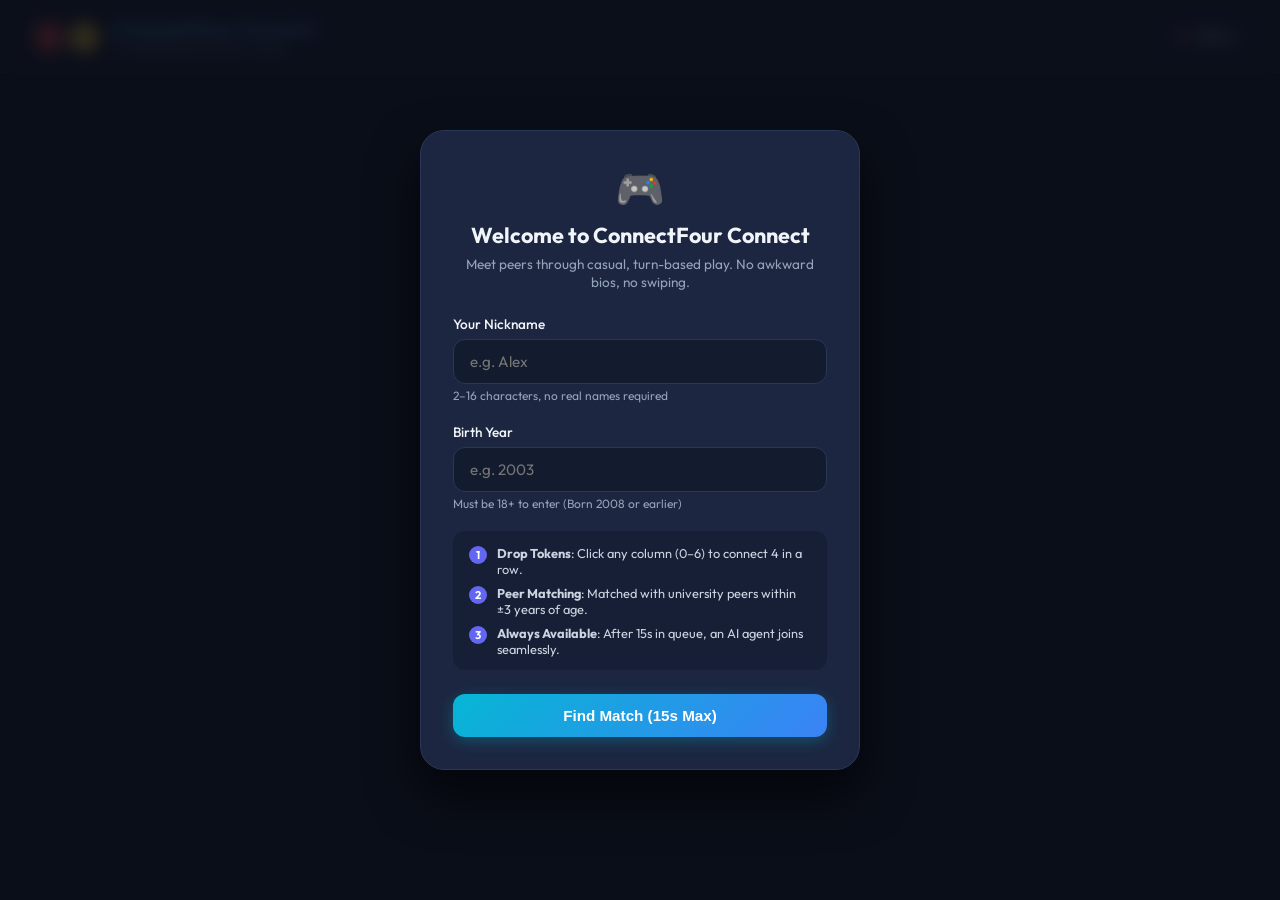
==== client/index.html @ ac4cc355 "initialize" ====
<!DOCTYPE html>
<html lang="en">
<head>
  <meta charset="UTF-8">
  <meta name="viewport" content="width=device-width, initial-scale=1.0">
  <title>ConnectFour Connect — Activity-Mediated Social Mini-Game</title>
  <meta name="description" content="ConnectFour Connect: A low-pressure social mini-game connecting university peers through turn-based Connect Four and safe canned reactions.">
  <link rel="preconnect" href="https://fonts.googleapis.com">
  <link rel="preconnect" href="https://fonts.gstatic.com" crossorigin>
  <link href="https://fonts.googleapis.com/css2?family=Outfit:wght@400;500;600;700&family=Inter:wght@400;500;600&display=swap" rel="stylesheet">
  <link rel="stylesheet" href="css/style.css">
</head>
<body>
  <!-- Header / Navigation -->
  <header class="app-header">
    <div class="brand">
      <div class="brand-logo">🔴🟡</div>
      <div class="brand-text">
        <h1 class="brand-title">ConnectFour Connect</h1>
        <span class="brand-subtitle">AI-Supported Social Mini-Game</span>
      </div>
    </div>
    <div class="header-status">
      <div id="connectionStatus" class="status-pill status-disconnected">
        <span class="status-dot"></span>
        <span class="status-label">Offline</span>
      </div>
    </div>
  </header>

  <!-- Main Game Container -->
  <main class="main-container">

    <!-- Active Match Dashboard -->
    <section id="matchSection" class="match-section hidden">
      <!-- Players Bar -->
      <div class="players-bar">
        <!-- Player 1 (You) -->
        <div id="player1Card" class="player-card active-turn">
          <div class="avatar avatar-p1">🔴</div>
          <div class="player-info">
            <span id="player1Name" class="player-name">You</span>
            <span id="player1Role" class="player-meta">Player 1</span>
          </div>
          <div id="p1SpeechBubble" class="speech-bubble hidden"></div>
        </div>

        <!-- Center Match Info & Turn Timer -->
        <div class="match-info">
          <div id="turnIndicator" class="turn-indicator">Your Turn</div>
          <div class="timer-container">
            <div id="timerBar" class="timer-bar" style="width: 100%;"></div>
          </div>
          <span id="timerText" class="timer-text">30s</span>
        </div>

        <!-- Player 2 (Opponent / Bot) -->
        <div id="player2Card" class="player-card">
          <div class="avatar avatar-p2">🟡</div>
          <div class="player-info">
            <span id="player2Name" class="player-name">Opponent</span>
            <span id="player2Role" class="player-meta">Waiting...</span>
          </div>
          <div id="p2SpeechBubble" class="speech-bubble hidden"></div>
        </div>
      </div>

      <!-- Connect Four Board -->
      <div class="board-wrapper">
        <canvas id="gameCanvas" width="640" height="550"></canvas>
      </div>

      <!-- In-Game Canned Interaction Tray -->
      <div class="interaction-tray">
        <div class="tray-section">
          <span class="tray-label">Preset Phrases:</span>
          <div class="phrases-grid">
            <button class="phrase-btn" data-id="1">Good luck!</button>
            <button class="phrase-btn" data-id="2">Nice move!</button>
            <button class="phrase-btn" data-id="3">Thinking...</button>
            <button class="phrase-btn" data-id="4">Close one!</button>
            <button class="phrase-btn" data-id="5">Well played!</button>
            <button class="phrase-btn" data-id="6">Good game!</button>
          </div>
        </div>
        <div class="tray-section">
          <span class="tray-label">Reactions:</span>
          <div class="stickers-row">
            <button class="sticker-btn" data-id="1" title="Thumbs Up">👍</button>
            <button class="sticker-btn" data-id="2" title="Applause">👏</button>
            <button class="sticker-btn" data-id="3" title="Thinking">🤔</button>
            <button class="sticker-btn" data-id="4" title="Celebration">🎉</button>
          </div>
        </div>
      </div>
    </section>

    <!-- Onboarding & Guest Registration Modal -->
    <div id="onboardingModal" class="modal-overlay">
      <div class="modal-card">
        <div class="modal-header">
          <div class="modal-icon">🎮</div>
          <h2 class="modal-title">Welcome to ConnectFour Connect</h2>
          <p class="modal-desc">Meet peers through casual, turn-based play. No awkward bios, no swiping.</p>
        </div>

        <form id="registrationForm" class="registration-form">
          <div class="form-group">
            <label for="nicknameInput">Your Nickname</label>
            <input type="text" id="nicknameInput" placeholder="e.g. Alex" minlength="2" maxlength="16" required autocomplete="off">
            <span class="form-hint">2–16 characters, no real names required</span>
          </div>

          <div class="form-group">
            <label for="birthYearInput">Birth Year</label>
            <input type="number" id="birthYearInput" placeholder="e.g. 2003" min="1920" max="2008" required>
            <span class="form-hint">Must be 18+ to enter (Born 2008 or earlier)</span>
          </div>

          <div id="formError" class="form-error hidden"></div>

          <div class="onboarding-guide">
            <div class="guide-item">
              <span class="guide-num">1</span>
              <span><strong>Drop Tokens</strong>: Click any column (0–6) to connect 4 in a row.</span>
            </div>
            <div class="guide-item">
              <span class="guide-num">2</span>
              <span><strong>Peer Matching</strong>: Matched with university peers within ±3 years of age.</span>
            </div>
            <div class="guide-item">
              <span class="guide-num">3</span>
              <span><strong>Always Available</strong>: After 15s in queue, an AI agent joins seamlessly.</span>
            </div>
          </div>

          <button type="submit" id="btnFindMatch" class="btn btn-primary btn-block">Find Match (15s Max)</button>
        </form>
      </div>
    </div>

    <!-- Matchmaking Queue Overlay -->
    <div id="queueModal" class="modal-overlay hidden">
      <div class="modal-card modal-center">
        <div class="queue-spinner"></div>
        <h3 class="queue-title">Searching for a Peer...</h3>
        <p class="queue-subtitle">Finding a student within ±3 years of your age</p>
        <div class="queue-progress-bar">
          <div id="queueProgress" class="queue-progress-fill" style="width: 0%;"></div>
        </div>
        <span id="queueTimerText" class="queue-timer-text">15s remaining before AI opponent joins</span>
        <button id="btnCancelQueue" class="btn btn-secondary mt-4">Cancel</button>
      </div>
    </div>

    <!-- Match Result Modal -->
    <div id="resultModal" class="modal-overlay hidden">
      <div class="modal-card modal-center">
        <div id="resultIcon" class="result-icon">🏆</div>
        <h2 id="resultTitle" class="result-title">Victory!</h2>
        <p id="resultSubtitle" class="result-subtitle">You connected 4 tokens!</p>
        
        <div class="result-stats">
          <div class="stat-box">
            <span class="stat-value" id="statTurns">18</span>
            <span class="stat-label">Turns</span>
          </div>
          <div class="stat-box">
            <span class="stat-value" id="statDuration">2m 14s</span>
            <span class="stat-label">Duration</span>
          </div>
        </div>

        <div class="modal-actions">
          <button id="btnRematch" class="btn btn-primary">Rematch</button>
          <button id="btnReturnLobby" class="btn btn-secondary">Back to Lobby</button>
        </div>
      </div>
    </div>

    <!-- Fallback Notification Toast -->
    <div id="fallbackToast" class="toast hidden">
      <span class="toast-icon">⚡</span>
      <span id="toastMessage" class="toast-text">AI opponent operating in local fallback mode.</span>
    </div>

  </main>

  <script src="js/game_board.js"></script>
  <script src="js/canned_chat.js"></script>
  <script src="js/socket_client.js"></script>
  <script src="js/app.js"></script>
</body>
</html>
---- client/css/style.css ----
:root {
  --bg-primary: #0b0f19;
  --bg-secondary: #131b2e;
  --bg-card: #1c2640;
  --border-color: #2a3759;
  --text-main: #f1f5f9;
  --text-muted: #94a3b8;
  --accent-cyan: #06b6d4;
  --accent-indigo: #6366f1;
  --p1-red: #ef4444;
  --p1-red-glow: rgba(239, 68, 68, 0.4);
  --p2-yellow: #f59e0b;
  --p2-yellow-glow: rgba(245, 158, 11, 0.4);
  --board-blue: #1e3a8a;
  --board-slot-empty: #0b1329;
  --font-family: 'Outfit', -apple-system, BlinkMacSystemFont, 'Segoe UI', Roboto, sans-serif;
  --transition: all 0.25s cubic-bezier(0.4, 0, 0.2, 1);
}

* {
  box-sizing: border-box;
  margin: 0;
  padding: 0;
}

body {
  background-color: var(--bg-primary);
  color: var(--text-main);
  font-family: var(--font-family);
  min-height: 100vh;
  display: flex;
  flex-direction: column;
  overflow-x: hidden;
}

/* Header */
.app-header {
  display: flex;
  justify-content: space-between;
  align-items: center;
  padding: 1rem 2rem;
  background: rgba(19, 27, 46, 0.7);
  backdrop-filter: blur(12px);
  border-bottom: 1px solid var(--border-color);
  position: sticky;
  top: 0;
  z-index: 50;
}

.brand {
  display: flex;
  align-items: center;
  gap: 0.75rem;
}

.brand-logo {
  font-size: 1.75rem;
}

.brand-title {
  font-size: 1.25rem;
  font-weight: 700;
  background: linear-gradient(135deg, #38bdf8, #818cf8);
  -webkit-background-clip: text;
  -webkit-text-fill-color: transparent;
}

.brand-subtitle {
  font-size: 0.75rem;
  color: var(--text-muted);
  display: block;
}

/* Status Pill */
.status-pill {
  display: flex;
  align-items: center;
  gap: 0.5rem;
  padding: 0.35rem 0.85rem;
  border-radius: 9999px;
  font-size: 0.8rem;
  font-weight: 500;
  border: 1px solid var(--border-color);
  background: var(--bg-secondary);
}

.status-dot {
  width: 8px;
  height: 8px;
  border-radius: 50%;
}

.status-connected .status-dot {
  background: #10b981;
  box-shadow: 0 0 8px #10b981;
}

.status-disconnected .status-dot {
  background: #ef4444;
}

/* Main Container */
.main-container {
  flex: 1;
  display: flex;
  flex-direction: column;
  align-items: center;
  padding: 1.5rem;
  position: relative;
}

/* Players Bar */
.players-bar {
  display: flex;
  justify-content: space-between;
  align-items: center;
  width: 100%;
  max-width: 680px;
  margin-bottom: 1rem;
  gap: 1rem;
}

.player-card {
  position: relative;
  display: flex;
  align-items: center;
  gap: 0.75rem;
  background: var(--bg-card);
  padding: 0.75rem 1.25rem;
  border-radius: 1rem;
  border: 1px solid var(--border-color);
  min-width: 170px;
  transition: var(--transition);
}

.player-card.active-turn {
  border-color: var(--accent-cyan);
  box-shadow: 0 0 16px rgba(6, 182, 212, 0.3);
  transform: translateY(-2px);
}

.avatar {
  font-size: 1.75rem;
  display: flex;
  align-items: center;
  justify-content: center;
}

.player-name {
  font-weight: 600;
  font-size: 0.95rem;
}

.player-meta {
  font-size: 0.75rem;
  color: var(--text-muted);
}

/* Speech Bubbles */
.speech-bubble {
  position: absolute;
  top: -45px;
  left: 50%;
  transform: translateX(-50%);
  background: white;
  color: #0f172a;
  padding: 0.4rem 0.85rem;
  border-radius: 9999px;
  font-size: 0.85rem;
  font-weight: 600;
  white-space: nowrap;
  box-shadow: 0 10px 25px rgba(0, 0, 0, 0.3);
  animation: popIn 0.3s cubic-bezier(0.175, 0.885, 0.32, 1.275);
  z-index: 20;
}

.speech-bubble::after {
  content: '';
  position: absolute;
  bottom: -6px;
  left: 50%;
  transform: translateX(-50%);
  border-width: 6px 6px 0;
  border-style: solid;
  border-color: white transparent transparent;
}

@keyframes popIn {
  0% { transform: translateX(-50%) scale(0.5); opacity: 0; }
  100% { transform: translateX(-50%) scale(1); opacity: 1; }
}

/* Match Center Info */
.match-info {
  display: flex;
  flex-direction: column;
  align-items: center;
  flex: 1;
}

.turn-indicator {
  font-size: 0.9rem;
  font-weight: 600;
  color: #38bdf8;
  margin-bottom: 0.35rem;
}

.timer-container {
  width: 100%;
  max-width: 160px;
  height: 6px;
  background: #1e293b;
  border-radius: 9999px;
  overflow: hidden;
  margin-bottom: 0.25rem;
}

.timer-bar {
  height: 100%;
  background: linear-gradient(90deg, #10b981, #f59e0b, #ef4444);
  transition: width 1s linear;
}

.timer-text {
  font-size: 0.75rem;
  color: var(--text-muted);
}

/* Board Wrapper */
.board-wrapper {
  background: rgba(19, 27, 46, 0.85);
  padding: 1rem;
  border-radius: 1.5rem;
  border: 1px solid var(--border-color);
  box-shadow: 0 20px 40px rgba(0, 0, 0, 0.5);
  margin-bottom: 1.25rem;
  display: flex;
  justify-content: center;
}

#gameCanvas {
  max-width: 100%;
  height: auto;
  cursor: pointer;
  border-radius: 1rem;
}

/* In-Game Interaction Tray */
.interaction-tray {
  width: 100%;
  max-width: 680px;
  background: var(--bg-card);
  border: 1px solid var(--border-color);
  border-radius: 1.25rem;
  padding: 1rem 1.25rem;
  display: flex;
  flex-direction: column;
  gap: 0.85rem;
}

.tray-section {
  display: flex;
  flex-direction: column;
  gap: 0.5rem;
}

.tray-label {
  font-size: 0.75rem;
  font-weight: 600;
  text-transform: uppercase;
  letter-spacing: 0.05em;
  color: var(--text-muted);
}

.phrases-grid {
  display: grid;
  grid-template-columns: repeat(auto-fit, minmax(100px, 1fr));
  gap: 0.5rem;
}

.phrase-btn {
  background: #253354;
  color: #e2e8f0;
  border: 1px solid #33446b;
  padding: 0.5rem 0.75rem;
  border-radius: 0.5rem;
  font-size: 0.8rem;
  font-weight: 500;
  cursor: pointer;
  transition: var(--transition);
}

.phrase-btn:hover {
  background: var(--accent-indigo);
  border-color: #818cf8;
  transform: translateY(-1px);
}

.stickers-row {
  display: flex;
  gap: 0.75rem;
}

.sticker-btn {
  background: #253354;
  border: 1px solid #33446b;
  font-size: 1.25rem;
  padding: 0.5rem 1rem;
  border-radius: 0.5rem;
  cursor: pointer;
  transition: var(--transition);
}

.sticker-btn:hover {
  background: #31436e;
  transform: scale(1.15);
}

/* Modal Overlays */
.modal-overlay {
  position: fixed;
  inset: 0;
  background: rgba(11, 15, 25, 0.85);
  backdrop-filter: blur(8px);
  display: flex;
  align-items: center;
  justify-content: center;
  z-index: 100;
  padding: 1.5rem;
}

.modal-card {
  background: var(--bg-card);
  border: 1px solid var(--border-color);
  border-radius: 1.5rem;
  width: 100%;
  max-width: 440px;
  padding: 2rem;
  box-shadow: 0 25px 50px rgba(0, 0, 0, 0.6);
  animation: modalScale 0.3s cubic-bezier(0.16, 1, 0.3, 1);
}

.modal-center {
  text-align: center;
}

@keyframes modalScale {
  0% { transform: scale(0.92); opacity: 0; }
  100% { transform: scale(1); opacity: 1; }
}

.modal-header {
  text-align: center;
  margin-bottom: 1.5rem;
}

.modal-icon {
  font-size: 2.5rem;
  margin-bottom: 0.5rem;
}

.modal-title {
  font-size: 1.35rem;
  font-weight: 700;
}

.modal-desc {
  font-size: 0.85rem;
  color: var(--text-muted);
  margin-top: 0.35rem;
}

/* Forms */
.form-group {
  margin-bottom: 1.25rem;
}

.form-group label {
  display: block;
  font-size: 0.85rem;
  font-weight: 500;
  margin-bottom: 0.4rem;
}

.form-group input {
  width: 100%;
  padding: 0.75rem 1rem;
  background: var(--bg-secondary);
  border: 1px solid var(--border-color);
  border-radius: 0.75rem;
  color: white;
  font-family: inherit;
  font-size: 0.95rem;
  transition: var(--transition);
}

.form-group input:focus {
  outline: none;
  border-color: var(--accent-cyan);
  box-shadow: 0 0 0 3px rgba(6, 182, 212, 0.2);
}

.form-hint {
  font-size: 0.75rem;
  color: var(--text-muted);
  margin-top: 0.25rem;
  display: block;
}

.form-error {
  color: #f87171;
  font-size: 0.85rem;
  margin-bottom: 1rem;
  background: rgba(239, 68, 68, 0.1);
  padding: 0.5rem 0.75rem;
  border-radius: 0.5rem;
  border: 1px solid rgba(239, 68, 68, 0.2);
}

/* Onboarding Guide */
.onboarding-guide {
  background: rgba(19, 27, 46, 0.6);
  border-radius: 0.75rem;
  padding: 0.85rem 1rem;
  margin-bottom: 1.5rem;
  display: flex;
  flex-direction: column;
  gap: 0.5rem;
}

.guide-item {
  display: flex;
  align-items: flex-start;
  gap: 0.6rem;
  font-size: 0.8rem;
  color: #cbd5e1;
}

.guide-num {
  background: var(--accent-indigo);
  color: white;
  width: 18px;
  height: 18px;
  border-radius: 50%;
  display: flex;
  align-items: center;
  justify-content: center;
  font-size: 0.7rem;
  font-weight: 700;
  flex-shrink: 0;
  margin-top: 1px;
}

/* Buttons */
.btn {
  display: inline-flex;
  align-items: center;
  justify-content: center;
  padding: 0.8rem 1.5rem;
  border-radius: 0.75rem;
  font-weight: 600;
  font-size: 0.95rem;
  cursor: pointer;
  border: none;
  transition: var(--transition);
}

.btn-primary {
  background: linear-gradient(135deg, #06b6d4, #3b82f6);
  color: white;
  box-shadow: 0 4px 15px rgba(6, 182, 212, 0.3);
}

.btn-primary:hover {
  transform: translateY(-1px);
  box-shadow: 0 6px 20px rgba(6, 182, 212, 0.45);
}

.btn-secondary {
  background: #253354;
  color: #e2e8f0;
}

.btn-secondary:hover {
  background: #33446b;
}

.btn-block {
  width: 100%;
}

/* Queue Overlay */
.queue-spinner {
  width: 50px;
  height: 50px;
  border: 4px solid #1e293b;
  border-top-color: var(--accent-cyan);
  border-radius: 50%;
  margin: 0 auto 1.25rem;
  animation: spin 1s linear infinite;
}

@keyframes spin {
  to { transform: rotate(360deg); }
}

.queue-title {
  font-size: 1.25rem;
  font-weight: 700;
}

.queue-subtitle {
  font-size: 0.85rem;
  color: var(--text-muted);
  margin-top: 0.25rem;
  margin-bottom: 1.25rem;
}

.queue-progress-bar {
  height: 6px;
  background: #1e293b;
  border-radius: 9999px;
  overflow: hidden;
  margin-bottom: 0.5rem;
}

.queue-progress-fill {
  height: 100%;
  background: var(--accent-cyan);
  transition: width 1s linear;
}

.queue-timer-text {
  font-size: 0.75rem;
  color: var(--text-muted);
  display: block;
}

.mt-4 { margin-top: 1rem; }

/* Result Modal */
.result-icon {
  font-size: 3.5rem;
  margin-bottom: 0.5rem;
}

.result-title {
  font-size: 1.6rem;
  font-weight: 700;
}

.result-subtitle {
  color: var(--text-muted);
  font-size: 0.9rem;
  margin-bottom: 1.5rem;
}

.result-stats {
  display: flex;
  gap: 1rem;
  justify-content: center;
  margin-bottom: 1.75rem;
}

.stat-box {
  background: var(--bg-secondary);
  border: 1px solid var(--border-color);
  padding: 0.85rem 1.25rem;
  border-radius: 0.75rem;
  display: flex;
  flex-direction: column;
}

.stat-value {
  font-size: 1.25rem;
  font-weight: 700;
  color: #38bdf8;
}

.stat-label {
  font-size: 0.75rem;
  color: var(--text-muted);
}

.modal-actions {
  display: flex;
  gap: 0.75rem;
  justify-content: center;
}

/* Toast */
.toast {
  position: fixed;
  bottom: 24px;
  left: 50%;
  transform: translateX(-50%);
  background: #1e293b;
  border: 1px solid #f59e0b;
  color: #fef3c7;
  padding: 0.65rem 1.25rem;
  border-radius: 9999px;
  display: flex;
  align-items: center;
  gap: 0.5rem;
  font-size: 0.85rem;
  box-shadow: 0 10px 25px rgba(0, 0, 0, 0.4);
  z-index: 150;
  animation: slideUp 0.3s ease;
}

@keyframes slideUp {
  from { transform: translate(-50%, 20px); opacity: 0; }
  to { transform: translate(-50%, 0); opacity: 1; }
}

.hidden {
  display: none !important;
}
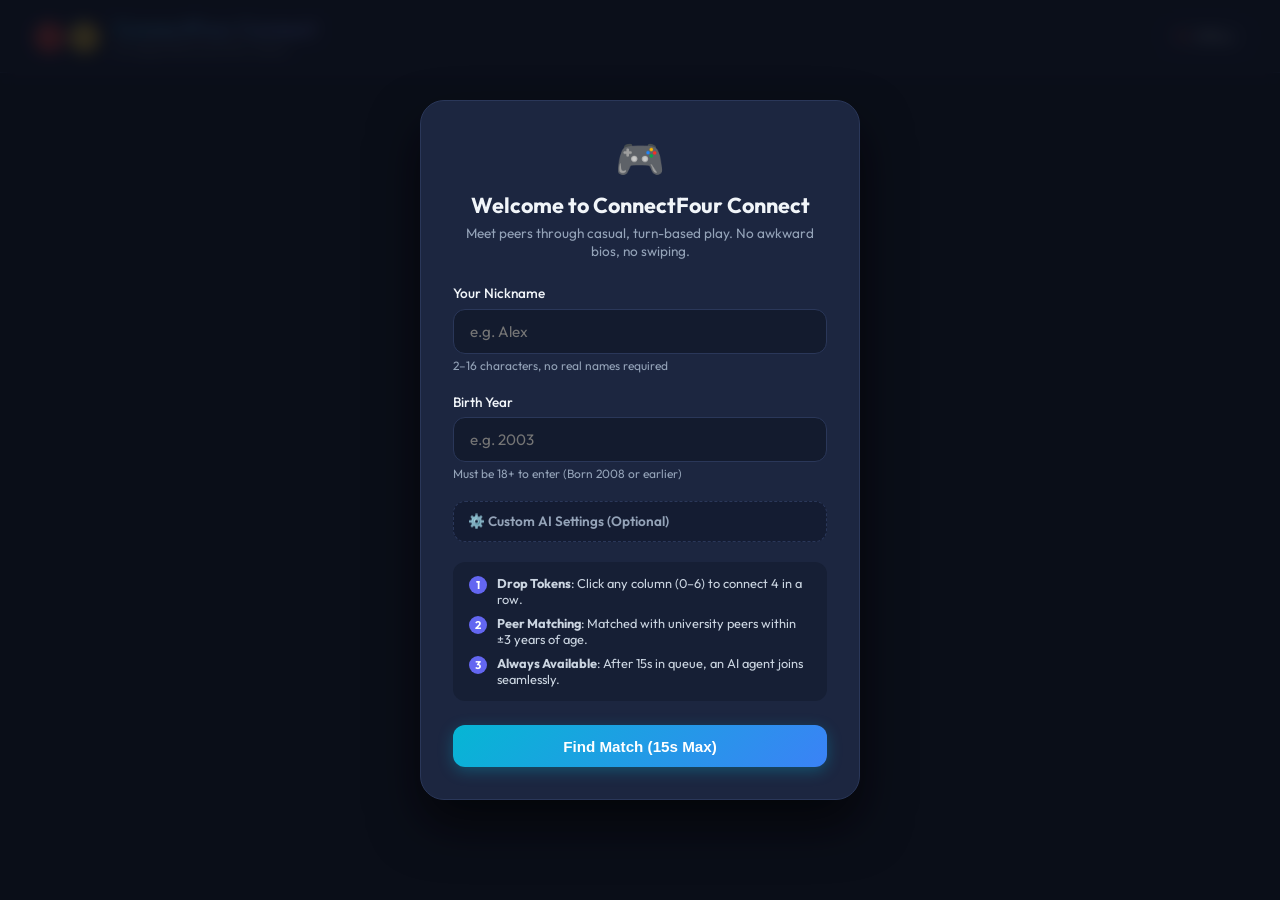
==== commit 1a8b456e: "feat: wrap up release pack, custom AI port, room manager, and evaluation report - Add frontend custo" ====
--- a/client/index.html
+++ b/client/index.html
@@ -32,66 +32,160 @@
   <main class="main-container">
 
     <!-- Active Match Dashboard -->
+    <!-- Active Match Dashboard -->
     <section id="matchSection" class="match-section hidden">
-      <!-- Players Bar -->
-      <div class="players-bar">
-        <!-- Player 1 (You) -->
-        <div id="player1Card" class="player-card active-turn">
-          <div class="avatar avatar-p1">🔴</div>
-          <div class="player-info">
-            <span id="player1Name" class="player-name">You</span>
-            <span id="player1Role" class="player-meta">Player 1</span>
-          </div>
-          <div id="p1SpeechBubble" class="speech-bubble hidden"></div>
+      <div class="game-layout">
+        <!-- Main Game Board Column: Game Area -->
+        <div id="gameArea" class="game-area">
+          <div class="area-header">
+            <div class="area-title-group">
+              <span class="area-badge game-badge-area">🎮 Game Area</span>
+              <span id="gameArenaStatus" class="area-subtitle">Connect 4 in a row</span>
+            </div>
+            <div id="turnIndicator" class="turn-indicator">Your Turn</div>
+          </div>
+
+          <!-- Players Bar -->
+          <div class="players-bar">
+            <!-- Player 1 (You) -->
+            <div id="player1Card" class="player-card active-turn">
+              <div class="avatar avatar-p1">🔴</div>
+              <div class="player-info">
+                <span id="player1Name" class="player-name">You</span>
+                <span id="player1Role" class="player-meta">Player 1</span>
+              </div>
+              <div id="p1SpeechBubble" class="speech-bubble hidden"></div>
+            </div>
+
+            <!-- Center Match Info & Turn Timer -->
+            <div class="match-info">
+              <div class="timer-container">
+                <div id="timerBar" class="timer-bar" style="width: 100%;"></div>
+              </div>
+              <span id="timerText" class="timer-text">30s</span>
+            </div>
+
+            <!-- Player 2 (Opponent / Bot) -->
+            <div id="player2Card" class="player-card">
+              <div class="avatar avatar-p2">🟡</div>
+              <div class="player-info">
+                <span id="player2Name" class="player-name">Opponent</span>
+                <span id="player2Role" class="player-meta">Waiting...</span>
+              </div>
+              <div id="p2SpeechBubble" class="speech-bubble hidden"></div>
+            </div>
+          </div>
+
+          <!-- Post-Match Result Banner (Inside Game Area: Chat remains 100% accessible!) -->
+          <div id="resultModal" class="result-banner-card hidden">
+            <div class="result-header">
+              <span id="resultIcon" class="result-icon">🏆</span>
+              <div class="result-text-group">
+                <h3 id="resultTitle" class="result-title">Victory!</h3>
+                <p id="resultSubtitle" class="result-subtitle">You connected 4 tokens!</p>
+              </div>
+            </div>
+            <div class="result-stats">
+              <div class="stat-box">
+                <span class="stat-value" id="statTurns">18</span>
+                <span class="stat-label">Turns</span>
+              </div>
+              <div class="stat-box">
+                <span class="stat-value" id="statDuration">2m 14s</span>
+                <span class="stat-label">Duration</span>
+              </div>
+            </div>
+            <div class="modal-actions">
+              <button id="btnRematch" class="btn btn-primary">Request Rematch</button>
+              <button id="btnReturnLobby" class="btn btn-secondary">Back to Lobby</button>
+            </div>
+          </div>
+
+          <!-- Connect Four Board -->
+          <div class="board-wrapper">
+            <canvas id="gameCanvas" width="640" height="550"></canvas>
+          </div>
+
+          <!-- In-Game Canned Interaction Tray -->
+          <div class="interaction-tray">
+            <div class="tray-section">
+              <span class="tray-label">Preset Phrases:</span>
+              <div class="phrases-grid">
+                <button class="phrase-btn" data-id="1">Good luck!</button>
+                <button class="phrase-btn" data-id="2">Nice move!</button>
+                <button class="phrase-btn" data-id="3">Thinking...</button>
+                <button class="phrase-btn" data-id="4">Close one!</button>
+                <button class="phrase-btn" data-id="5">Well played!</button>
+                <button class="phrase-btn" data-id="6">Good game!</button>
+              </div>
+            </div>
+            <div class="tray-section">
+              <span class="tray-label">Reactions:</span>
+              <div class="stickers-row">
+                <button class="sticker-btn" data-id="1" title="Thumbs Up">👍</button>
+                <button class="sticker-btn" data-id="2" title="Applause">👏</button>
+                <button class="sticker-btn" data-id="3" title="Thinking">🤔</button>
+                <button class="sticker-btn" data-id="4" title="Celebration">🎉</button>
+              </div>
+            </div>
+          </div>
         </div>
 
-        <!-- Center Match Info & Turn Timer -->
-        <div class="match-info">
-          <div id="turnIndicator" class="turn-indicator">Your Turn</div>
-          <div class="timer-container">
-            <div id="timerBar" class="timer-bar" style="width: 100%;"></div>
-          </div>
-          <span id="timerText" class="timer-text">30s</span>
-        </div>
-
-        <!-- Player 2 (Opponent / Bot) -->
-        <div id="player2Card" class="player-card">
-          <div class="avatar avatar-p2">🟡</div>
-          <div class="player-info">
-            <span id="player2Name" class="player-name">Opponent</span>
-            <span id="player2Role" class="player-meta">Waiting...</span>
-          </div>
-          <div id="p2SpeechBubble" class="speech-bubble hidden"></div>
-        </div>
-      </div>
-
-      <!-- Connect Four Board -->
-      <div class="board-wrapper">
-        <canvas id="gameCanvas" width="640" height="550"></canvas>
-      </div>
-
-      <!-- In-Game Canned Interaction Tray -->
-      <div class="interaction-tray">
-        <div class="tray-section">
-          <span class="tray-label">Preset Phrases:</span>
-          <div class="phrases-grid">
-            <button class="phrase-btn" data-id="1">Good luck!</button>
-            <button class="phrase-btn" data-id="2">Nice move!</button>
-            <button class="phrase-btn" data-id="3">Thinking...</button>
-            <button class="phrase-btn" data-id="4">Close one!</button>
-            <button class="phrase-btn" data-id="5">Well played!</button>
-            <button class="phrase-btn" data-id="6">Good game!</button>
-          </div>
-        </div>
-        <div class="tray-section">
-          <span class="tray-label">Reactions:</span>
-          <div class="stickers-row">
-            <button class="sticker-btn" data-id="1" title="Thumbs Up">👍</button>
-            <button class="sticker-btn" data-id="2" title="Applause">👏</button>
-            <button class="sticker-btn" data-id="3" title="Thinking">🤔</button>
-            <button class="sticker-btn" data-id="4" title="Celebration">🎉</button>
-          </div>
-        </div>
+        <!-- Right Column: Chat Area -->
+        <aside id="chatArea" class="chat-area">
+          <div class="area-header">
+            <div class="area-title-group">
+              <span class="area-badge chat-badge-area">💬 Chat Area</span>
+              <span class="area-subtitle">Pre & Post-Match Banter</span>
+            </div>
+            <span id="chatBadge" class="chat-badge pve">AI Companion</span>
+          </div>
+
+          <!-- Daily Topics Icebreaker Row in Chat Area -->
+          <div class="icebreaker-section">
+            <div class="icebreaker-header">
+              <span class="tray-label">☕ Campus Icebreakers</span>
+              <span class="icebreaker-sub">1-Tap Prompts</span>
+            </div>
+            <div id="topicPillsRow" class="topic-pills-row">
+              <button type="button" class="topic-pill-btn" data-id="1">☕ Coffee or Tea?</button>
+              <button type="button" class="topic-pill-btn" data-id="2">📚 Midterm Prep</button>
+              <button type="button" class="topic-pill-btn" data-id="3">🍕 Campus Food</button>
+              <button type="button" class="topic-pill-btn" data-id="4">🎧 Study Music</button>
+            </div>
+          </div>
+
+          <!-- Chat Box in Chat Area -->
+          <div class="chat-box">
+            <div id="chatMessageList" class="chat-message-list">
+              <div class="chat-empty-hint">Tap a daily topic or say hello to start chatting!</div>
+            </div>
+
+            <div id="chatTypingIndicator" class="chat-typing-indicator hidden">
+              <span class="typing-dot"></span>
+              <span class="typing-dot"></span>
+              <span class="typing-dot"></span>
+              <span class="typing-text">AI Coach is thinking…</span>
+            </div>
+
+            <!-- Chat Input Row -->
+            <form id="chatForm" class="chat-input-row">
+              <input
+                type="text"
+                id="chatInput"
+                class="chat-input"
+                placeholder="Chat with AI Coach..."
+                maxlength="140"
+                autocomplete="off"
+              >
+              <button type="submit" id="btnSendChat" class="btn btn-chat-send">Send</button>
+            </form>
+
+            <div id="chatSafetyNotice" class="chat-safety-notice hidden">
+              <span>🔒 <strong>Safe PvP Mode</strong>: Tap a Campus Icebreaker above to share pre-approved topics safely.</span>
+            </div>
+          </div>
+        </aside>
       </div>
     </section>
 
@@ -116,6 +210,32 @@
             <input type="number" id="birthYearInput" placeholder="e.g. 2003" min="1920" max="2008" required>
             <span class="form-hint">Must be 18+ to enter (Born 2008 or earlier)</span>
           </div>
+
+          <!-- Optional Custom AI Configuration ("Port" for testing & release evaluation) -->
+          <details class="custom-ai-accordion">
+            <summary class="custom-ai-summary">⚙️ Custom AI Settings (Optional)</summary>
+            <div class="custom-ai-body">
+              <div class="form-group">
+                <label for="customApiKeyInput">Custom API Key</label>
+                <input type="password" id="customApiKeyInput" placeholder="e.g. sk-..." autocomplete="off">
+                <span class="form-hint">Leave blank to use server environment or local Minimax bot</span>
+              </div>
+              <div class="form-group">
+                <label for="customModelSelect">AI Model</label>
+                <select id="customModelSelect">
+                  <option value="qwen3.6-flash" selected>Qwen 3.6 Flash (Default)</option>
+                  <option value="deepseek-v4.1-flash">DeepSeek V4.1 Flash</option>
+                  <option value="qwen3.8-flash">Qwen 3.8 Flash</option>
+                  <option value="glm-5">GLM-5</option>
+                </select>
+              </div>
+              <div class="form-group mb-0">
+                <label for="customBaseUrlInput">API Base URL (Optional)</label>
+                <input type="url" id="customBaseUrlInput" placeholder="https://token-plan.cn-beijing.maas.aliyuncs.com/compatible-mode/v1">
+                <span class="form-hint">Compatible with any OpenAI-compatible endpoint</span>
+              </div>
+            </div>
+          </details>
 
           <div id="formError" class="form-error hidden"></div>
 
@@ -153,31 +273,6 @@
       </div>
     </div>
 
-    <!-- Match Result Modal -->
-    <div id="resultModal" class="modal-overlay hidden">
-      <div class="modal-card modal-center">
-        <div id="resultIcon" class="result-icon">🏆</div>
-        <h2 id="resultTitle" class="result-title">Victory!</h2>
-        <p id="resultSubtitle" class="result-subtitle">You connected 4 tokens!</p>
-        
-        <div class="result-stats">
-          <div class="stat-box">
-            <span class="stat-value" id="statTurns">18</span>
-            <span class="stat-label">Turns</span>
-          </div>
-          <div class="stat-box">
-            <span class="stat-value" id="statDuration">2m 14s</span>
-            <span class="stat-label">Duration</span>
-          </div>
-        </div>
-
-        <div class="modal-actions">
-          <button id="btnRematch" class="btn btn-primary">Rematch</button>
-          <button id="btnReturnLobby" class="btn btn-secondary">Back to Lobby</button>
-        </div>
-      </div>
-    </div>
-
     <!-- Fallback Notification Toast -->
     <div id="fallbackToast" class="toast hidden">
       <span class="toast-icon">⚡</span>
@@ -186,9 +281,10 @@
 
   </main>
 
-  <script src="js/game_board.js"></script>
-  <script src="js/canned_chat.js"></script>
-  <script src="js/socket_client.js"></script>
-  <script src="js/app.js"></script>
+  <script src="js/sound_effects.js?v=20261120"></script>
+  <script src="js/game_board.js?v=20261026"></script>
+  <script src="js/canned_chat.js?v=20261026"></script>
+  <script src="js/socket_client.js?v=20261026"></script>
+  <script src="js/app.js?v=20261026"></script>
 </body>
 </html>
--- a/client/css/style.css
+++ b/client/css/style.css
@@ -243,6 +243,9 @@
   height: auto;
   cursor: pointer;
   border-radius: 1rem;
+  /* Make taps responsive without waiting for legacy double-tap handling. */
+  touch-action: manipulation;
+  -webkit-tap-highlight-color: transparent;
 }
 
 /* In-Game Interaction Tray */
@@ -382,7 +385,8 @@
   margin-bottom: 0.4rem;
 }
 
-.form-group input {
+.form-group input,
+.form-group select {
   width: 100%;
   padding: 0.75rem 1rem;
   background: var(--bg-secondary);
@@ -394,10 +398,45 @@
   transition: var(--transition);
 }
 
-.form-group input:focus {
+.form-group input:focus,
+.form-group select:focus {
   outline: none;
   border-color: var(--accent-cyan);
   box-shadow: 0 0 0 3px rgba(6, 182, 212, 0.2);
+}
+
+.custom-ai-accordion {
+  margin-bottom: 1.25rem;
+  background: rgba(15, 23, 42, 0.6);
+  border: 1px dashed var(--border-color);
+  border-radius: 0.75rem;
+  overflow: hidden;
+  transition: var(--transition);
+}
+
+.custom-ai-summary {
+  padding: 0.65rem 0.9rem;
+  font-size: 0.85rem;
+  font-weight: 600;
+  color: var(--text-muted);
+  cursor: pointer;
+  user-select: none;
+  display: flex;
+  align-items: center;
+  justify-content: space-between;
+}
+
+.custom-ai-summary:hover {
+  color: var(--accent-cyan);
+}
+
+.custom-ai-body {
+  padding: 0.75rem 0.9rem 0.25rem 0.9rem;
+  border-top: 1px solid rgba(255, 255, 255, 0.05);
+}
+
+.custom-ai-body .form-group {
+  margin-bottom: 0.85rem;
 }
 
 .form-hint {
@@ -613,6 +652,483 @@
   to { transform: translate(-50%, 0); opacity: 1; }
 }
 
+/* Dual-Column Match Layout */
+.match-section {
+  width: 100%;
+  max-width: 1160px;
+  margin: 0 auto;
+}
+
+.game-layout {
+  display: flex;
+  gap: 1.5rem;
+  justify-content: center;
+  align-items: flex-start;
+  width: 100%;
+}
+
+/* Distinct Area Headers & Badges */
+.area-header {
+  width: 100%;
+  display: flex;
+  justify-content: space-between;
+  align-items: center;
+  padding-bottom: 0.65rem;
+  margin-bottom: 0.75rem;
+  border-bottom: 1px solid var(--border-color);
+}
+
+.area-title-group {
+  display: flex;
+  align-items: center;
+  gap: 0.5rem;
+}
+
+.area-badge {
+  font-size: 0.8rem;
+  font-weight: 700;
+  text-transform: uppercase;
+  letter-spacing: 0.05em;
+  padding: 0.25rem 0.65rem;
+  border-radius: 9999px;
+}
+
+.game-badge-area {
+  background: rgba(56, 189, 248, 0.15);
+  color: #38bdf8;
+  border: 1px solid rgba(56, 189, 248, 0.3);
+}
+
+.chat-badge-area {
+  background: rgba(168, 85, 247, 0.15);
+  color: #c084fc;
+  border: 1px solid rgba(168, 85, 247, 0.3);
+}
+
+.area-subtitle {
+  font-size: 0.75rem;
+  color: var(--text-muted);
+}
+
+/* In-Game Result Card (Inside Game Area, never blocks Chat Area) */
+.result-banner-card {
+  width: 100%;
+  background: linear-gradient(135deg, rgba(30, 41, 59, 0.95), rgba(15, 23, 42, 0.95));
+  border: 1px solid rgba(56, 189, 248, 0.35);
+  box-shadow: 0 12px 32px rgba(0, 0, 0, 0.5);
+  border-radius: 1.25rem;
+  padding: 1.25rem;
+  margin-bottom: 1rem;
+  display: flex;
+  flex-direction: column;
+  gap: 0.85rem;
+  animation: slideDown 0.3s ease;
+}
+
+@keyframes slideDown {
+  from { transform: translateY(-12px); opacity: 0; }
+  to { transform: translateY(0); opacity: 1; }
+}
+
+.result-header {
+  display: flex;
+  align-items: center;
+  gap: 0.85rem;
+}
+
+.result-icon {
+  font-size: 2.2rem;
+}
+
+.result-text-group h3 {
+  font-size: 1.25rem;
+  font-weight: 700;
+  color: #f8fafc;
+  margin: 0;
+}
+
+.result-text-group p {
+  font-size: 0.82rem;
+  color: var(--text-muted);
+  margin: 0.15rem 0 0 0;
+}
+
+.result-stats {
+  display: flex;
+  gap: 1rem;
+}
+
+.stat-box {
+  flex: 1;
+  background: #0f172a;
+  border: 1px solid var(--border-color);
+  border-radius: 0.75rem;
+  padding: 0.5rem;
+  text-align: center;
+}
+
+.stat-value {
+  display: block;
+  font-size: 1.15rem;
+  font-weight: 700;
+  color: #38bdf8;
+}
+
+.stat-label {
+  font-size: 0.7rem;
+  color: var(--text-muted);
+  text-transform: uppercase;
+  letter-spacing: 0.05em;
+}
+
+/* Main Playing Column: Game Area */
+.game-area {
+  flex: 0 1 auto;
+  max-width: 680px;
+  width: 100%;
+  display: flex;
+  flex-direction: column;
+  align-items: center;
+  background: rgba(19, 27, 46, 0.65);
+  border: 1px solid var(--border-color);
+  border-radius: 1.5rem;
+  padding: 1.25rem;
+  box-shadow: 0 20px 40px rgba(0, 0, 0, 0.4);
+}
+
+/* Sidebar Column: Chat Area */
+.chat-area {
+  flex: 0 0 380px;
+  max-width: 380px;
+  width: 100%;
+  background: var(--bg-card);
+  border: 1px solid var(--border-color);
+  border-radius: 1.5rem;
+  padding: 1.25rem;
+  display: flex;
+  flex-direction: column;
+  gap: 1rem;
+  box-shadow: 0 20px 40px rgba(0, 0, 0, 0.4);
+  position: sticky;
+  top: 1.5rem;
+}
+
+.sidebar-header {
+  display: flex;
+  flex-direction: column;
+  gap: 0.25rem;
+  padding-bottom: 0.75rem;
+  border-bottom: 1px solid var(--border-color);
+}
+
+.sidebar-title-row {
+  display: flex;
+  align-items: center;
+  justify-content: space-between;
+}
+
+.sidebar-icon {
+  font-size: 1.15rem;
+  margin-right: 0.4rem;
+}
+
+.sidebar-title {
+  font-size: 1.05rem;
+  font-weight: 700;
+  color: #f8fafc;
+  flex: 1;
+}
+
+.sidebar-subtitle {
+  font-size: 0.75rem;
+  color: var(--text-muted);
+}
+
+/* Daily Icebreakers inside Sidebar */
+.icebreaker-section {
+  background: rgba(15, 23, 42, 0.6);
+  border: 1px solid rgba(56, 189, 248, 0.15);
+  border-radius: 1rem;
+  padding: 0.75rem 1rem;
+  display: flex;
+  flex-direction: column;
+  gap: 0.5rem;
+}
+
+.icebreaker-header {
+  display: flex;
+  justify-content: space-between;
+  align-items: center;
+}
+
+.icebreaker-sub {
+  font-size: 0.7rem;
+  color: var(--text-muted);
+}
+
+.topic-pills-row {
+  display: flex;
+  flex-wrap: wrap;
+  gap: 0.4rem;
+}
+
+.topic-pill-btn {
+  background: #1e293b;
+  border: 1px solid rgba(56, 189, 248, 0.25);
+  color: #e2e8f0;
+  padding: 0.38rem 0.75rem;
+  border-radius: 9999px;
+  font-size: 0.78rem;
+  font-weight: 500;
+  cursor: pointer;
+  transition: all 0.2s ease;
+  display: inline-flex;
+  align-items: center;
+  gap: 0.3rem;
+}
+
+.topic-pill-btn:hover {
+  background: #334155;
+  border-color: #38bdf8;
+  color: #ffffff;
+  transform: translateY(-1px);
+  box-shadow: 0 4px 12px rgba(56, 189, 248, 0.2);
+}
+
+.topic-pill-btn:active {
+  transform: translateY(0);
+}
+
+/* Chat Box inside Sidebar */
+.chat-box {
+  display: flex;
+  flex-direction: column;
+  gap: 0.75rem;
+  flex: 1;
+}
+
+.chat-message-list {
+  display: flex;
+  flex-direction: column;
+  gap: 0.65rem;
+  height: 340px;
+  max-height: 340px;
+  overflow-y: auto;
+  padding-right: 0.35rem;
+  scroll-behavior: smooth;
+  background: rgba(15, 23, 42, 0.45);
+  border: 1px solid rgba(51, 65, 85, 0.5);
+  border-radius: 1rem;
+  padding: 0.75rem;
+}
+
+.chat-message-list::-webkit-scrollbar {
+  width: 4px;
+}
+
+.chat-message-list::-webkit-scrollbar-thumb {
+  background: #334155;
+  border-radius: 4px;
+}
+
+.chat-empty-hint {
+  text-align: center;
+  font-size: 0.8rem;
+  color: var(--text-muted);
+  margin: auto;
+  padding: 1rem 0.5rem;
+  font-style: italic;
+}
+
+.chat-bubble {
+  max-width: 88%;
+  padding: 0.55rem 0.85rem;
+  border-radius: 1rem;
+  font-size: 0.84rem;
+  line-height: 1.4;
+  word-break: break-word;
+  position: relative;
+  display: flex;
+  flex-direction: column;
+  gap: 0.2rem;
+  animation: fadeIn 0.2s ease;
+}
+
+.chat-bubble.me {
+  align-self: flex-end;
+  background: linear-gradient(135deg, #0284c7, #2563eb);
+  color: #ffffff;
+  border-bottom-right-radius: 0.25rem;
+}
+
+.chat-bubble.them {
+  align-self: flex-start;
+  background: #1e293b;
+  color: #e2e8f0;
+  border: 1px solid #334155;
+  border-bottom-left-radius: 0.25rem;
+}
+
+.chat-bubble.topic-card {
+  border-left: 3px solid #38bdf8;
+  background: rgba(30, 41, 59, 0.9);
+}
+
+.chat-sender {
+  font-size: 0.7rem;
+  font-weight: 600;
+  opacity: 0.85;
+}
+
+.chat-time {
+  font-size: 0.65rem;
+  opacity: 0.65;
+  align-self: flex-end;
+  margin-top: 0.15rem;
+}
+
+.chat-badge {
+  font-size: 0.7rem;
+  padding: 0.2rem 0.55rem;
+  border-radius: 9999px;
+  font-weight: 500;
+  text-transform: uppercase;
+  letter-spacing: 0.05em;
+}
+
+.chat-badge.pve {
+  background: rgba(16, 185, 129, 0.15);
+  border: 1px solid rgba(16, 185, 129, 0.3);
+  color: #34d399;
+}
+
+.chat-badge.pvp {
+  background: rgba(129, 140, 248, 0.15);
+  border: 1px solid rgba(129, 140, 248, 0.3);
+  color: #a5b4fc;
+}
+
+/* Typing Indicator */
+.chat-typing-indicator {
+  display: flex;
+  align-items: center;
+  gap: 0.35rem;
+  padding: 0.35rem 0.75rem;
+  background: rgba(30, 41, 59, 0.7);
+  border-radius: 9999px;
+  width: fit-content;
+  border: 1px solid #334155;
+}
+
+.typing-dot {
+  width: 5px;
+  height: 5px;
+  background: #38bdf8;
+  border-radius: 50%;
+  animation: typingBounce 1.2s infinite ease-in-out;
+}
+
+.typing-dot:nth-child(2) {
+  animation-delay: 0.2s;
+}
+
+.typing-dot:nth-child(3) {
+  animation-delay: 0.4s;
+}
+
+@keyframes typingBounce {
+  0%, 80%, 100% { transform: translateY(0); }
+  40% { transform: translateY(-4px); }
+}
+
+.typing-text {
+  font-size: 0.72rem;
+  color: var(--text-muted);
+  margin-left: 0.25rem;
+}
+
+/* Chat Input Form */
+.chat-input-row {
+  display: flex;
+  gap: 0.5rem;
+  margin-top: 0.15rem;
+}
+
+.chat-input {
+  flex: 1;
+  background: #0f172a;
+  border: 1px solid var(--border-color);
+  border-radius: 0.75rem;
+  padding: 0.6rem 0.85rem;
+  color: #f8fafc;
+  font-size: 0.85rem;
+  font-family: inherit;
+  outline: none;
+  transition: border-color 0.2s ease;
+}
+
+.chat-input:focus {
+  border-color: #38bdf8;
+  box-shadow: 0 0 0 2px rgba(56, 189, 248, 0.2);
+}
+
+.chat-input:disabled {
+  opacity: 0.6;
+  cursor: not-allowed;
+  background: #1e293b;
+}
+
+.btn-chat-send {
+  background: linear-gradient(135deg, #0284c7, #3b82f6);
+  color: #ffffff;
+  border: none;
+  border-radius: 0.75rem;
+  padding: 0 1.15rem;
+  font-weight: 600;
+  font-size: 0.85rem;
+  cursor: pointer;
+  transition: all 0.2s ease;
+}
+
+.btn-chat-send:hover:not(:disabled) {
+  opacity: 0.92;
+  transform: translateY(-1px);
+}
+
+.btn-chat-send:disabled {
+  opacity: 0.5;
+  cursor: not-allowed;
+}
+
+.chat-safety-notice {
+  font-size: 0.73rem;
+  color: #cbd5e1;
+  background: rgba(30, 41, 59, 0.6);
+  border: 1px solid rgba(245, 158, 11, 0.25);
+  border-radius: 0.5rem;
+  padding: 0.45rem 0.75rem;
+  display: flex;
+  align-items: center;
+  gap: 0.35rem;
+}
+
+/* Responsive Breakpoint for Mobile / Narrow screens */
+@media (max-width: 1080px) {
+  .game-layout {
+    flex-direction: column;
+    align-items: center;
+  }
+  .game-sidebar {
+    max-width: 680px;
+    width: 100%;
+    position: static;
+  }
+  .chat-message-list {
+    height: 240px;
+    max-height: 240px;
+  }
+}
+
 .hidden {
   display: none !important;
 }
